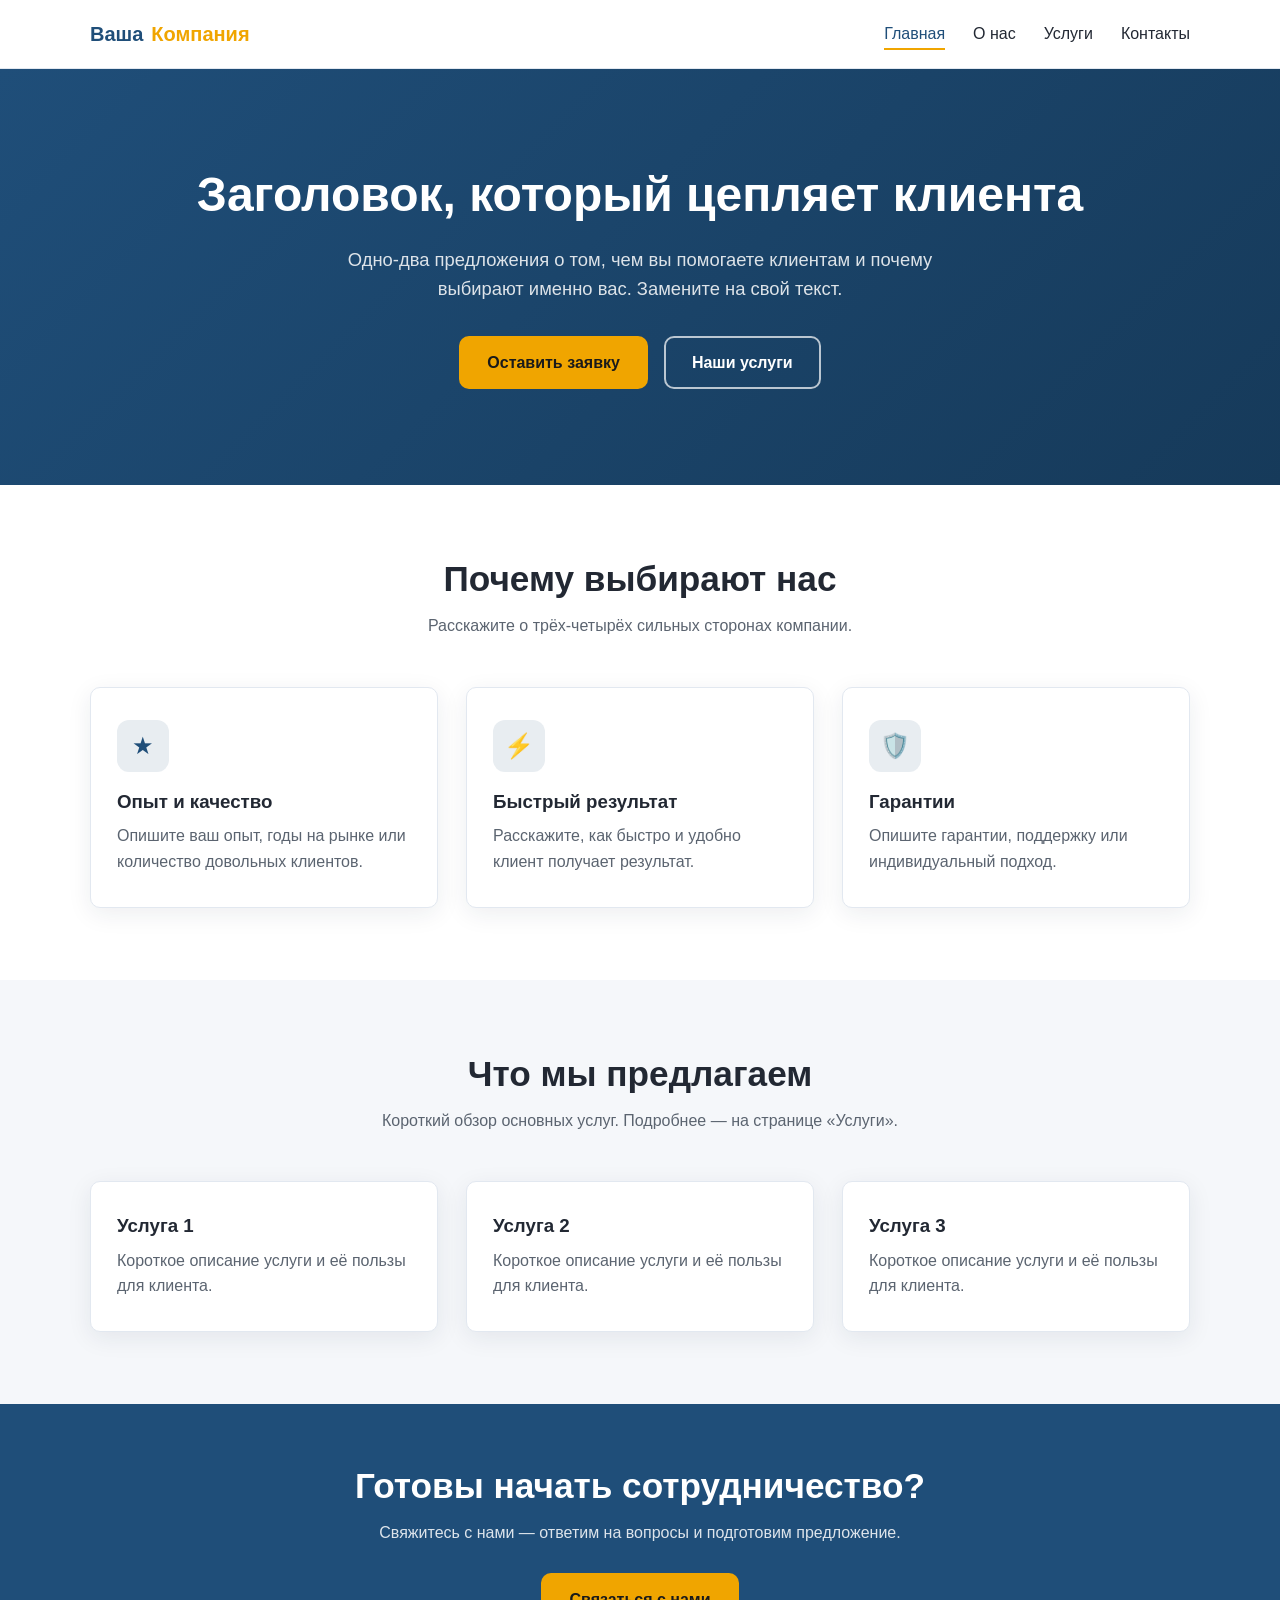
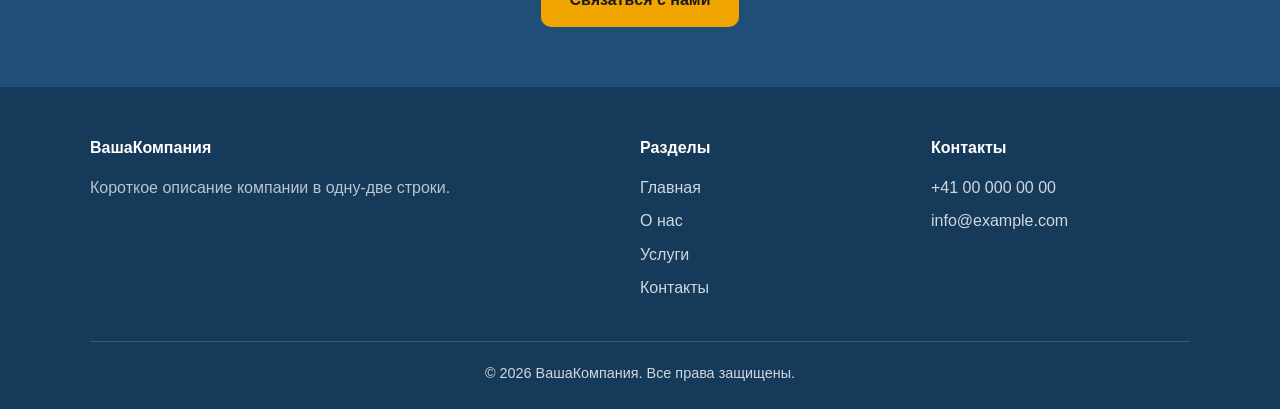
==== website/index.html @ 9bdca2b0 "Add static multi-page business website for Infomaniak hosting - Responsive HTML/CSS/JS site: Home, A" ====
<!DOCTYPE html>
<html lang="ru">
<head>
  <meta charset="UTF-8" />
  <meta name="viewport" content="width=device-width, initial-scale=1.0" />
  <title>Название компании — надёжные решения для вашего бизнеса</title>
  <meta name="description" content="Краткое описание компании для поисковиков. Замените на свой текст (до 160 символов)." />
  <link rel="stylesheet" href="css/style.css" />
</head>
<body>

  <!-- ШАПКА -->
  <header class="header">
    <div class="container header__inner">
      <a href="index.html" class="logo">Ваша<span>Компания</span></a>
      <button class="nav__toggle" aria-label="Меню"><span></span><span></span><span></span></button>
      <nav class="nav">
        <ul class="nav__list">
          <li><a href="index.html" class="nav__link is-active">Главная</a></li>
          <li><a href="about.html" class="nav__link">О нас</a></li>
          <li><a href="services.html" class="nav__link">Услуги</a></li>
          <li><a href="contact.html" class="nav__link">Контакты</a></li>
        </ul>
      </nav>
    </div>
  </header>

  <!-- HERO -->
  <section class="hero">
    <div class="container">
      <h1>Заголовок, который цепляет клиента</h1>
      <p>Одно-два предложения о том, чем вы помогаете клиентам и почему выбирают именно вас. Замените на свой текст.</p>
      <div class="hero__actions">
        <a href="contact.html" class="btn btn--primary">Оставить заявку</a>
        <a href="services.html" class="btn btn--ghost">Наши услуги</a>
      </div>
    </div>
  </section>

  <!-- ПРЕИМУЩЕСТВА -->
  <section class="section">
    <div class="container">
      <div class="section__head">
        <h2>Почему выбирают нас</h2>
        <p>Расскажите о трёх-четырёх сильных сторонах компании.</p>
      </div>
      <div class="grid">
        <div class="card">
          <div class="card__icon">★</div>
          <h3>Опыт и качество</h3>
          <p>Опишите ваш опыт, годы на рынке или количество довольных клиентов.</p>
        </div>
        <div class="card">
          <div class="card__icon">⚡</div>
          <h3>Быстрый результат</h3>
          <p>Расскажите, как быстро и удобно клиент получает результат.</p>
        </div>
        <div class="card">
          <div class="card__icon">🛡️</div>
          <h3>Гарантии</h3>
          <p>Опишите гарантии, поддержку или индивидуальный подход.</p>
        </div>
      </div>
    </div>
  </section>

  <!-- КРАТКО ОБ УСЛУГАХ -->
  <section class="section section--alt">
    <div class="container">
      <div class="section__head">
        <h2>Что мы предлагаем</h2>
        <p>Короткий обзор основных услуг. Подробнее — на странице «Услуги».</p>
      </div>
      <div class="grid">
        <div class="card">
          <h3>Услуга 1</h3>
          <p>Короткое описание услуги и её пользы для клиента.</p>
        </div>
        <div class="card">
          <h3>Услуга 2</h3>
          <p>Короткое описание услуги и её пользы для клиента.</p>
        </div>
        <div class="card">
          <h3>Услуга 3</h3>
          <p>Короткое описание услуги и её пользы для клиента.</p>
        </div>
      </div>
    </div>
  </section>

  <!-- CTA -->
  <section class="cta">
    <div class="container">
      <h2>Готовы начать сотрудничество?</h2>
      <p>Свяжитесь с нами — ответим на вопросы и подготовим предложение.</p>
      <a href="contact.html" class="btn btn--primary">Связаться с нами</a>
    </div>
  </section>

  <!-- ПОДВАЛ -->
  <footer class="footer">
    <div class="container">
      <div class="footer__grid">
        <div>
          <h4>ВашаКомпания</h4>
          <p style="color: rgba(255,255,255,.7)">Короткое описание компании в одну-две строки.</p>
        </div>
        <div>
          <h4>Разделы</h4>
          <ul>
            <li><a href="index.html">Главная</a></li>
            <li><a href="about.html">О нас</a></li>
            <li><a href="services.html">Услуги</a></li>
            <li><a href="contact.html">Контакты</a></li>
          </ul>
        </div>
        <div>
          <h4>Контакты</h4>
          <ul>
            <li><a href="tel:+41000000000">+41 00 000 00 00</a></li>
            <li><a href="mailto:info@example.com">info@example.com</a></li>
          </ul>
        </div>
      </div>
      <div class="footer__bottom">
        © <span data-year>2026</span> ВашаКомпания. Все права защищены.
      </div>
    </div>
  </footer>

  <script src="js/main.js"></script>
</body>
</html>
---- website/css/style.css ----
/* ============================================================
   Базовые переменные — меняйте цвета/шрифты здесь
   ============================================================ */
:root {
  --color-primary: #1f4e79;      /* основной фирменный цвет */
  --color-primary-dark: #163a5a;
  --color-accent: #f0a500;       /* акцент (кнопки, ссылки) */
  --color-text: #222833;
  --color-muted: #5b6470;
  --color-bg: #ffffff;
  --color-bg-alt: #f5f7fa;
  --color-border: #e2e8f0;
  --max-width: 1140px;
  --radius: 10px;
  --shadow: 0 6px 24px rgba(20, 40, 70, 0.08);
  --font: "Segoe UI", Roboto, "Helvetica Neue", Arial, sans-serif;
}

/* ============================================================
   Сброс и общие стили
   ============================================================ */
* { box-sizing: border-box; margin: 0; padding: 0; }

html { scroll-behavior: smooth; }

body {
  font-family: var(--font);
  color: var(--color-text);
  background: var(--color-bg);
  line-height: 1.6;
  -webkit-font-smoothing: antialiased;
}

img { max-width: 100%; display: block; }

a { color: var(--color-primary); text-decoration: none; }
a:hover { color: var(--color-accent); }

.container {
  width: 100%;
  max-width: var(--max-width);
  margin: 0 auto;
  padding: 0 20px;
}

h1, h2, h3 { line-height: 1.25; color: var(--color-text); }
h1 { font-size: clamp(2rem, 4vw, 3rem); }
h2 { font-size: clamp(1.6rem, 3vw, 2.2rem); }
p { color: var(--color-muted); }

.section { padding: 72px 0; }
.section--alt { background: var(--color-bg-alt); }
.section__head { max-width: 720px; margin: 0 auto 48px; text-align: center; }
.section__head p { margin-top: 12px; }

/* ============================================================
   Кнопки
   ============================================================ */
.btn {
  display: inline-block;
  padding: 12px 26px;
  border-radius: var(--radius);
  font-weight: 600;
  cursor: pointer;
  border: 2px solid transparent;
  transition: transform .15s ease, background .2s ease, color .2s ease;
}
.btn:hover { transform: translateY(-2px); }
.btn--primary { background: var(--color-accent); color: #1a1a1a; }
.btn--primary:hover { background: #d9930a; color: #1a1a1a; }
.btn--ghost { background: transparent; color: #fff; border-color: rgba(255,255,255,.7); }
.btn--ghost:hover { background: rgba(255,255,255,.12); color: #fff; }

/* ============================================================
   Шапка / навигация
   ============================================================ */
.header {
  position: sticky;
  top: 0;
  z-index: 50;
  background: rgba(255,255,255,.95);
  backdrop-filter: blur(8px);
  border-bottom: 1px solid var(--color-border);
}
.header__inner {
  display: flex;
  align-items: center;
  justify-content: space-between;
  height: 68px;
}
.logo {
  font-size: 1.25rem;
  font-weight: 700;
  color: var(--color-primary);
  display: flex;
  align-items: center;
  gap: 8px;
}
.logo span { color: var(--color-accent); }

.nav__list {
  display: flex;
  gap: 28px;
  list-style: none;
}
.nav__link {
  font-weight: 500;
  color: var(--color-text);
  padding: 6px 0;
  position: relative;
}
.nav__link.is-active,
.nav__link:hover { color: var(--color-primary); }
.nav__link.is-active::after {
  content: "";
  position: absolute;
  left: 0; bottom: -2px;
  width: 100%; height: 2px;
  background: var(--color-accent);
}

.nav__toggle {
  display: none;
  background: none;
  border: none;
  cursor: pointer;
  width: 30px; height: 24px;
  position: relative;
}
.nav__toggle span {
  position: absolute;
  left: 0;
  width: 100%; height: 3px;
  background: var(--color-primary);
  border-radius: 3px;
  transition: .3s;
}
.nav__toggle span:nth-child(1) { top: 0; }
.nav__toggle span:nth-child(2) { top: 10px; }
.nav__toggle span:nth-child(3) { top: 20px; }

/* ============================================================
   Hero
   ============================================================ */
.hero {
  background: linear-gradient(135deg, var(--color-primary) 0%, var(--color-primary-dark) 100%);
  color: #fff;
  padding: 96px 0;
  text-align: center;
}
.hero h1 { color: #fff; }
.hero p {
  color: rgba(255,255,255,.85);
  max-width: 640px;
  margin: 20px auto 32px;
  font-size: 1.15rem;
}
.hero__actions { display: flex; gap: 16px; justify-content: center; flex-wrap: wrap; }

/* ============================================================
   Сетки: преимущества / услуги
   ============================================================ */
.grid {
  display: grid;
  gap: 28px;
  grid-template-columns: repeat(auto-fit, minmax(280px, 1fr));
}
.card {
  background: var(--color-bg);
  border: 1px solid var(--color-border);
  border-radius: var(--radius);
  padding: 32px 26px;
  box-shadow: var(--shadow);
  transition: transform .2s ease;
}
.card:hover { transform: translateY(-4px); }
.card__icon {
  width: 52px; height: 52px;
  border-radius: 12px;
  background: rgba(31,78,121,.1);
  color: var(--color-primary);
  display: flex; align-items: center; justify-content: center;
  font-size: 1.5rem;
  margin-bottom: 18px;
}
.card h3 { margin-bottom: 10px; }

/* ============================================================
   CTA-полоса
   ============================================================ */
.cta {
  background: var(--color-primary);
  color: #fff;
  text-align: center;
  padding: 60px 0;
}
.cta h2 { color: #fff; }
.cta p { color: rgba(255,255,255,.85); margin: 12px 0 28px; }

/* ============================================================
   Контакты / форма
   ============================================================ */
.contact-grid {
  display: grid;
  grid-template-columns: 1fr 1fr;
  gap: 40px;
}
.contact-info li {
  list-style: none;
  margin-bottom: 18px;
  color: var(--color-muted);
}
.contact-info strong { color: var(--color-text); display: block; }

.form-field { margin-bottom: 18px; }
.form-field label { display: block; font-weight: 600; margin-bottom: 6px; font-size: .95rem; }
.form-field input,
.form-field textarea {
  width: 100%;
  padding: 12px 14px;
  border: 1px solid var(--color-border);
  border-radius: var(--radius);
  font-family: inherit;
  font-size: 1rem;
}
.form-field input:focus,
.form-field textarea:focus {
  outline: none;
  border-color: var(--color-primary);
  box-shadow: 0 0 0 3px rgba(31,78,121,.12);
}

/* ============================================================
   Подвал
   ============================================================ */
.footer {
  background: var(--color-primary-dark);
  color: rgba(255,255,255,.8);
  padding: 48px 0 24px;
}
.footer__grid {
  display: grid;
  grid-template-columns: 2fr 1fr 1fr;
  gap: 32px;
  margin-bottom: 32px;
}
.footer h4 { color: #fff; margin-bottom: 14px; }
.footer a { color: rgba(255,255,255,.8); }
.footer a:hover { color: var(--color-accent); }
.footer ul { list-style: none; }
.footer li { margin-bottom: 8px; }
.footer__bottom {
  border-top: 1px solid rgba(255,255,255,.15);
  padding-top: 20px;
  text-align: center;
  font-size: .9rem;
}

/* ============================================================
   Адаптивность
   ============================================================ */
@media (max-width: 768px) {
  .nav__toggle { display: block; }
  .nav {
    position: absolute;
    top: 68px; left: 0;
    width: 100%;
    background: #fff;
    border-bottom: 1px solid var(--color-border);
    max-height: 0;
    overflow: hidden;
    transition: max-height .3s ease;
  }
  .nav.is-open { max-height: 320px; }
  .nav__list {
    flex-direction: column;
    gap: 0;
    padding: 12px 20px;
  }
  .nav__link { display: block; padding: 12px 0; border-bottom: 1px solid var(--color-border); }
  .contact-grid { grid-template-columns: 1fr; }
  .footer__grid { grid-template-columns: 1fr; }
}
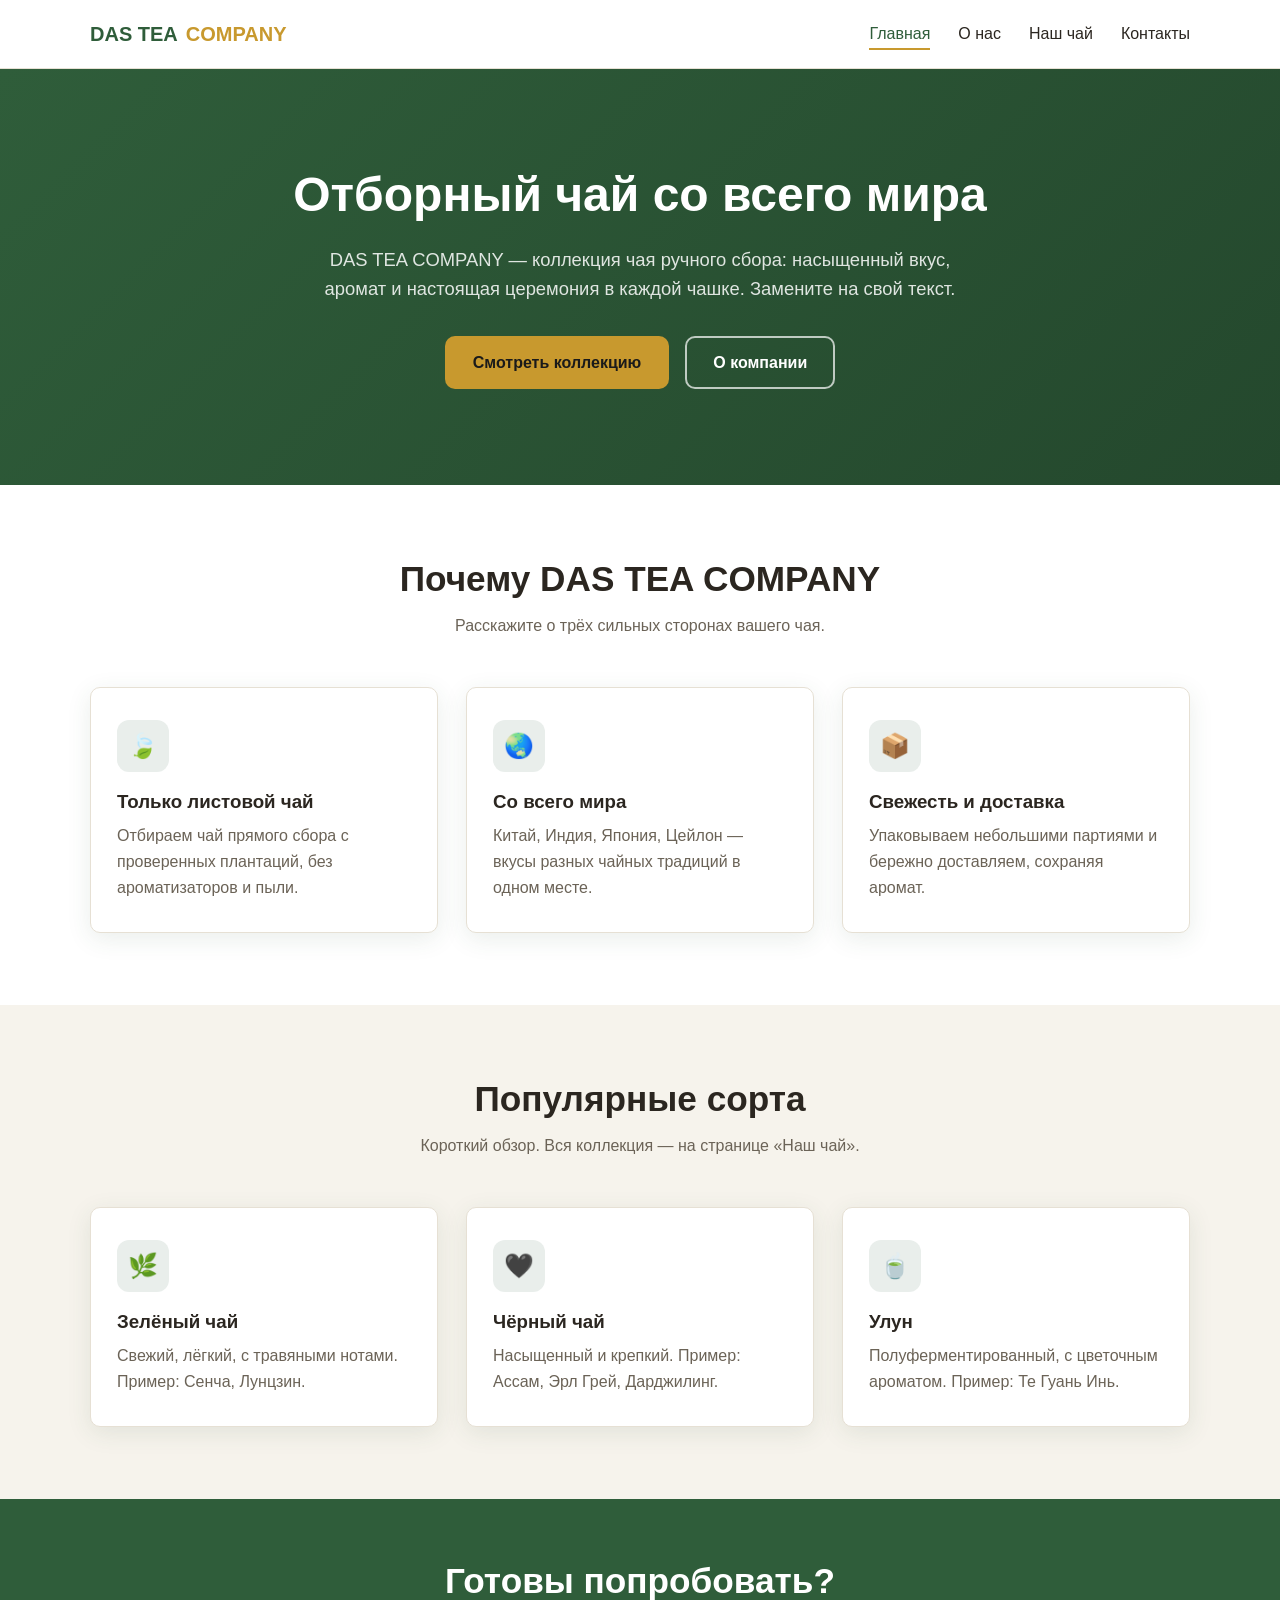
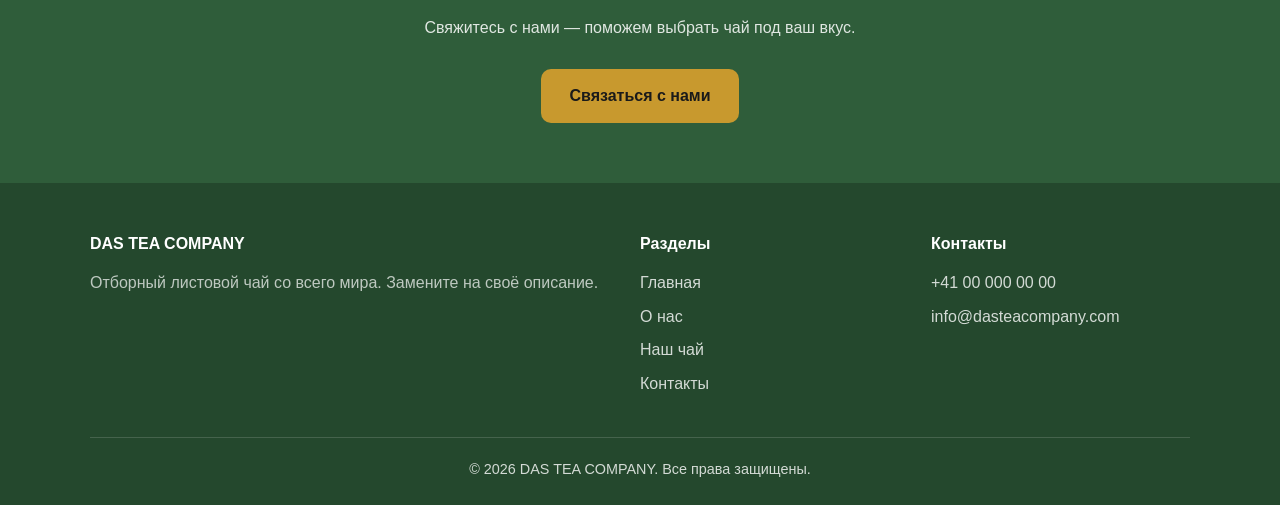
==== commit 4773e2ab: "Re-theme static site for DAS TEA COMPANY (tea shop) - Tea-inspired palette (green + amber), serif he" ====
--- a/website/index.html
+++ b/website/index.html
@@ -3,8 +3,8 @@
 <head>
   <meta charset="UTF-8" />
   <meta name="viewport" content="width=device-width, initial-scale=1.0" />
-  <title>Название компании — надёжные решения для вашего бизнеса</title>
-  <meta name="description" content="Краткое описание компании для поисковиков. Замените на свой текст (до 160 символов)." />
+  <title>DAS TEA COMPANY — отборный чай со всего мира</title>
+  <meta name="description" content="DAS TEA COMPANY — коллекция отборного чая: зелёный, чёрный, улун, травяные сборы. Замените на свой текст." />
   <link rel="stylesheet" href="css/style.css" />
 </head>
 <body>
@@ -12,13 +12,13 @@
   <!-- ШАПКА -->
   <header class="header">
     <div class="container header__inner">
-      <a href="index.html" class="logo">Ваша<span>Компания</span></a>
+      <a href="index.html" class="logo">DAS TEA<span> COMPANY</span></a>
       <button class="nav__toggle" aria-label="Меню"><span></span><span></span><span></span></button>
       <nav class="nav">
         <ul class="nav__list">
           <li><a href="index.html" class="nav__link is-active">Главная</a></li>
           <li><a href="about.html" class="nav__link">О нас</a></li>
-          <li><a href="services.html" class="nav__link">Услуги</a></li>
+          <li><a href="services.html" class="nav__link">Наш чай</a></li>
           <li><a href="contact.html" class="nav__link">Контакты</a></li>
         </ul>
       </nav>
@@ -28,11 +28,11 @@
   <!-- HERO -->
   <section class="hero">
     <div class="container">
-      <h1>Заголовок, который цепляет клиента</h1>
-      <p>Одно-два предложения о том, чем вы помогаете клиентам и почему выбирают именно вас. Замените на свой текст.</p>
+      <h1>Отборный чай со всего мира</h1>
+      <p>DAS TEA COMPANY — коллекция чая ручного сбора: насыщенный вкус, аромат и настоящая церемония в каждой чашке. Замените на свой текст.</p>
       <div class="hero__actions">
-        <a href="contact.html" class="btn btn--primary">Оставить заявку</a>
-        <a href="services.html" class="btn btn--ghost">Наши услуги</a>
+        <a href="services.html" class="btn btn--primary">Смотреть коллекцию</a>
+        <a href="about.html" class="btn btn--ghost">О компании</a>
       </div>
     </div>
   </section>
@@ -41,48 +41,51 @@
   <section class="section">
     <div class="container">
       <div class="section__head">
-        <h2>Почему выбирают нас</h2>
-        <p>Расскажите о трёх-четырёх сильных сторонах компании.</p>
+        <h2>Почему DAS TEA COMPANY</h2>
+        <p>Расскажите о трёх сильных сторонах вашего чая.</p>
       </div>
       <div class="grid">
         <div class="card">
-          <div class="card__icon">★</div>
-          <h3>Опыт и качество</h3>
-          <p>Опишите ваш опыт, годы на рынке или количество довольных клиентов.</p>
+          <div class="card__icon">🍃</div>
+          <h3>Только листовой чай</h3>
+          <p>Отбираем чай прямого сбора с проверенных плантаций, без ароматизаторов и пыли.</p>
         </div>
         <div class="card">
-          <div class="card__icon">⚡</div>
-          <h3>Быстрый результат</h3>
-          <p>Расскажите, как быстро и удобно клиент получает результат.</p>
+          <div class="card__icon">🌏</div>
+          <h3>Со всего мира</h3>
+          <p>Китай, Индия, Япония, Цейлон — вкусы разных чайных традиций в одном месте.</p>
         </div>
         <div class="card">
-          <div class="card__icon">🛡️</div>
-          <h3>Гарантии</h3>
-          <p>Опишите гарантии, поддержку или индивидуальный подход.</p>
+          <div class="card__icon">📦</div>
+          <h3>Свежесть и доставка</h3>
+          <p>Упаковываем небольшими партиями и бережно доставляем, сохраняя аромат.</p>
         </div>
       </div>
     </div>
   </section>
 
-  <!-- КРАТКО ОБ УСЛУГАХ -->
+  <!-- ПОПУЛЯРНЫЕ СОРТА -->
   <section class="section section--alt">
     <div class="container">
       <div class="section__head">
-        <h2>Что мы предлагаем</h2>
-        <p>Короткий обзор основных услуг. Подробнее — на странице «Услуги».</p>
+        <h2>Популярные сорта</h2>
+        <p>Короткий обзор. Вся коллекция — на странице «Наш чай».</p>
       </div>
       <div class="grid">
         <div class="card">
-          <h3>Услуга 1</h3>
-          <p>Короткое описание услуги и её пользы для клиента.</p>
+          <div class="card__icon">🌿</div>
+          <h3>Зелёный чай</h3>
+          <p>Свежий, лёгкий, с травяными нотами. Пример: Сенча, Лунцзин.</p>
         </div>
         <div class="card">
-          <h3>Услуга 2</h3>
-          <p>Короткое описание услуги и её пользы для клиента.</p>
+          <div class="card__icon">🖤</div>
+          <h3>Чёрный чай</h3>
+          <p>Насыщенный и крепкий. Пример: Ассам, Эрл Грей, Дарджилинг.</p>
         </div>
         <div class="card">
-          <h3>Услуга 3</h3>
-          <p>Короткое описание услуги и её пользы для клиента.</p>
+          <div class="card__icon">🍵</div>
+          <h3>Улун</h3>
+          <p>Полуферментированный, с цветочным ароматом. Пример: Те Гуань Инь.</p>
         </div>
       </div>
     </div>
@@ -91,8 +94,8 @@
   <!-- CTA -->
   <section class="cta">
     <div class="container">
-      <h2>Готовы начать сотрудничество?</h2>
-      <p>Свяжитесь с нами — ответим на вопросы и подготовим предложение.</p>
+      <h2>Готовы попробовать?</h2>
+      <p>Свяжитесь с нами — поможем выбрать чай под ваш вкус.</p>
       <a href="contact.html" class="btn btn--primary">Связаться с нами</a>
     </div>
   </section>
@@ -102,15 +105,15 @@
     <div class="container">
       <div class="footer__grid">
         <div>
-          <h4>ВашаКомпания</h4>
-          <p style="color: rgba(255,255,255,.7)">Короткое описание компании в одну-две строки.</p>
+          <h4>DAS TEA COMPANY</h4>
+          <p style="color: rgba(255,255,255,.7)">Отборный листовой чай со всего мира. Замените на своё описание.</p>
         </div>
         <div>
           <h4>Разделы</h4>
           <ul>
             <li><a href="index.html">Главная</a></li>
             <li><a href="about.html">О нас</a></li>
-            <li><a href="services.html">Услуги</a></li>
+            <li><a href="services.html">Наш чай</a></li>
             <li><a href="contact.html">Контакты</a></li>
           </ul>
         </div>
@@ -118,12 +121,12 @@
           <h4>Контакты</h4>
           <ul>
             <li><a href="tel:+41000000000">+41 00 000 00 00</a></li>
-            <li><a href="mailto:info@example.com">info@example.com</a></li>
+            <li><a href="mailto:info@dasteacompany.com">info@dasteacompany.com</a></li>
           </ul>
         </div>
       </div>
       <div class="footer__bottom">
-        © <span data-year>2026</span> ВашаКомпания. Все права защищены.
+        © <span data-year>2026</span> DAS TEA COMPANY. Все права защищены.
       </div>
     </div>
   </footer>
--- a/website/css/style.css
+++ b/website/css/style.css
@@ -2,18 +2,18 @@
    Базовые переменные — меняйте цвета/шрифты здесь
    ============================================================ */
 :root {
-  --color-primary: #1f4e79;      /* основной фирменный цвет */
-  --color-primary-dark: #163a5a;
-  --color-accent: #f0a500;       /* акцент (кнопки, ссылки) */
-  --color-text: #222833;
-  --color-muted: #5b6470;
+  --color-primary: #2f5d3a;      /* чайный зелёный */
+  --color-primary-dark: #24482d;
+  --color-accent: #c8992e;       /* тёплое золото/янтарь */
+  --color-text: #2b2620;
+  --color-muted: #6b6357;
   --color-bg: #ffffff;
-  --color-bg-alt: #f5f7fa;
-  --color-border: #e2e8f0;
+  --color-bg-alt: #f6f3ec;       /* тёплый бежевый фон */
+  --color-border: #e6e0d4;
   --max-width: 1140px;
   --radius: 10px;
-  --shadow: 0 6px 24px rgba(20, 40, 70, 0.08);
-  --font: "Segoe UI", Roboto, "Helvetica Neue", Arial, sans-serif;
+  --shadow: 0 6px 24px rgba(47, 93, 58, 0.10);
+  --font: "Georgia", "Segoe UI", Roboto, "Helvetica Neue", Arial, sans-serif;
 }
 
 /* ============================================================
@@ -177,7 +177,7 @@
 .card__icon {
   width: 52px; height: 52px;
   border-radius: 12px;
-  background: rgba(31,78,121,.1);
+  background: rgba(47,93,58,.1);
   color: var(--color-primary);
   display: flex; align-items: center; justify-content: center;
   font-size: 1.5rem;
@@ -227,7 +227,7 @@
 .form-field textarea:focus {
   outline: none;
   border-color: var(--color-primary);
-  box-shadow: 0 0 0 3px rgba(31,78,121,.12);
+  box-shadow: 0 0 0 3px rgba(47,93,58,.12);
 }
 
 /* ============================================================
